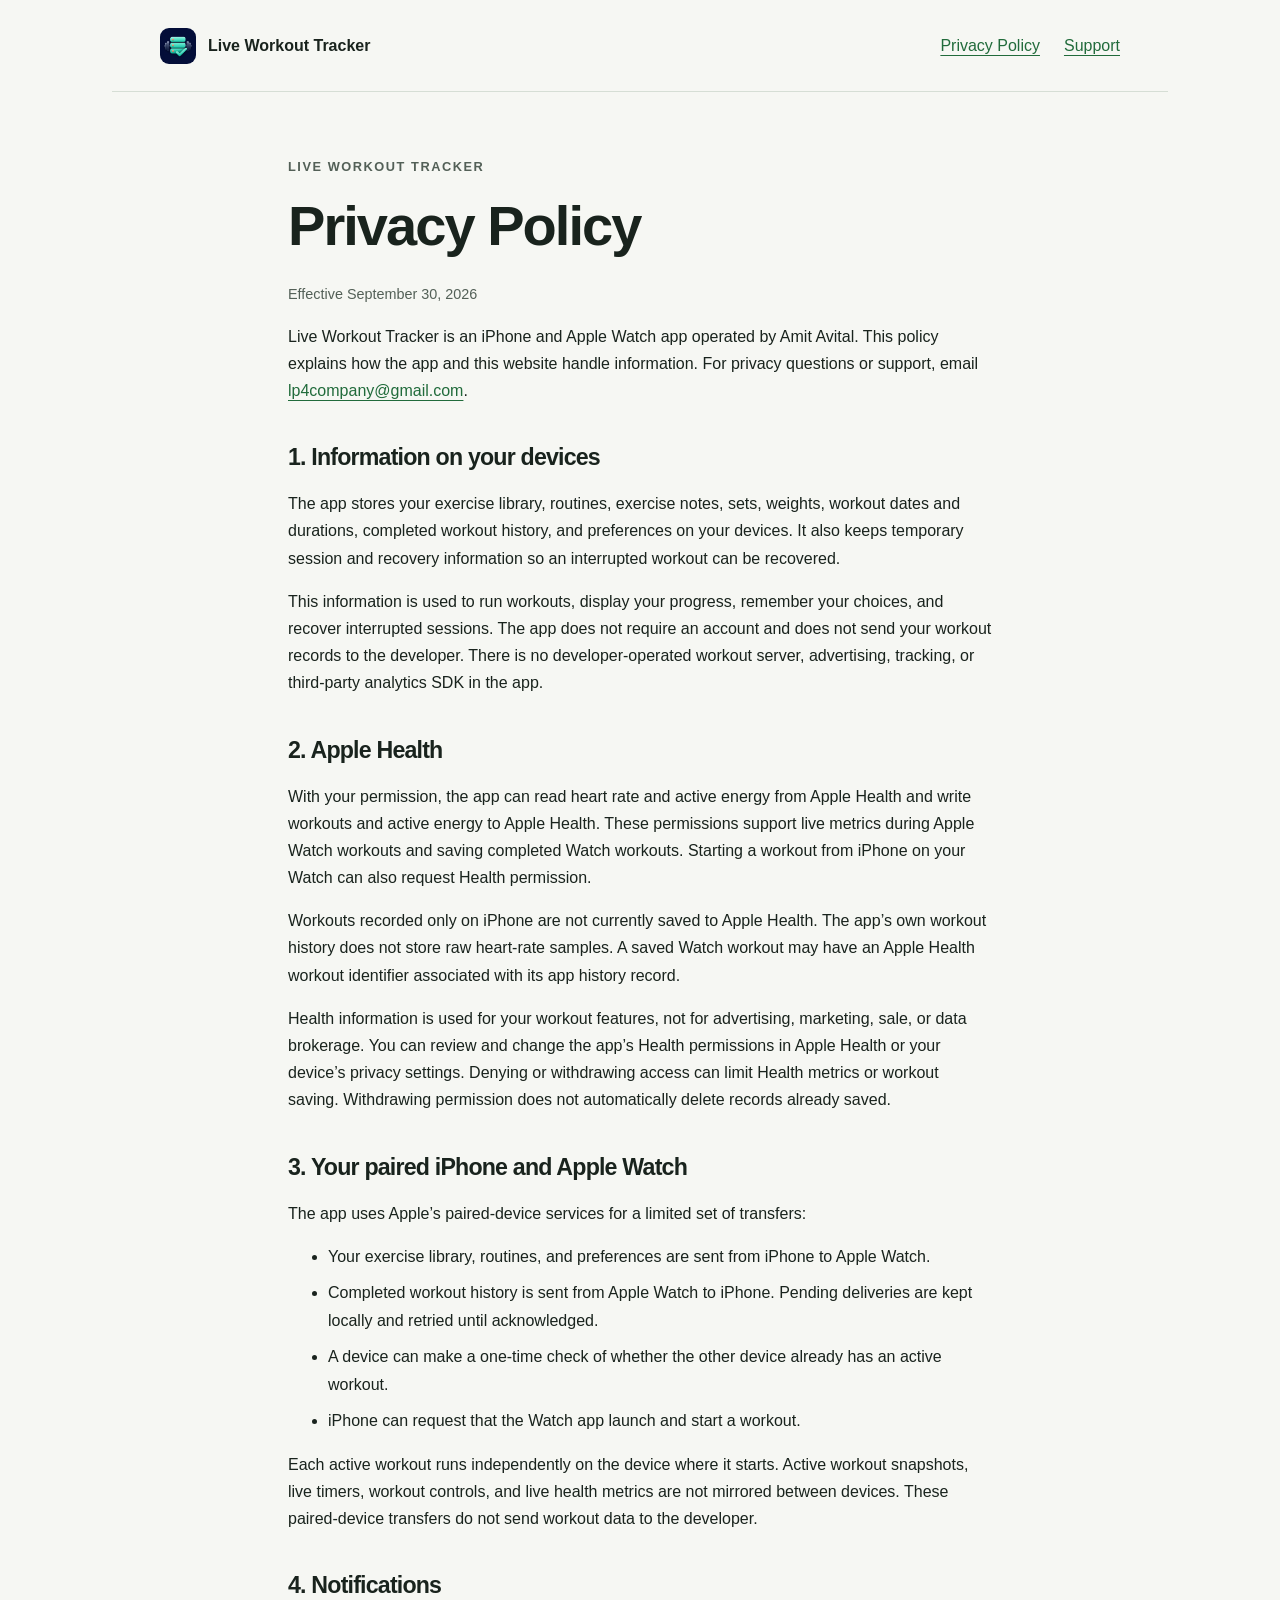
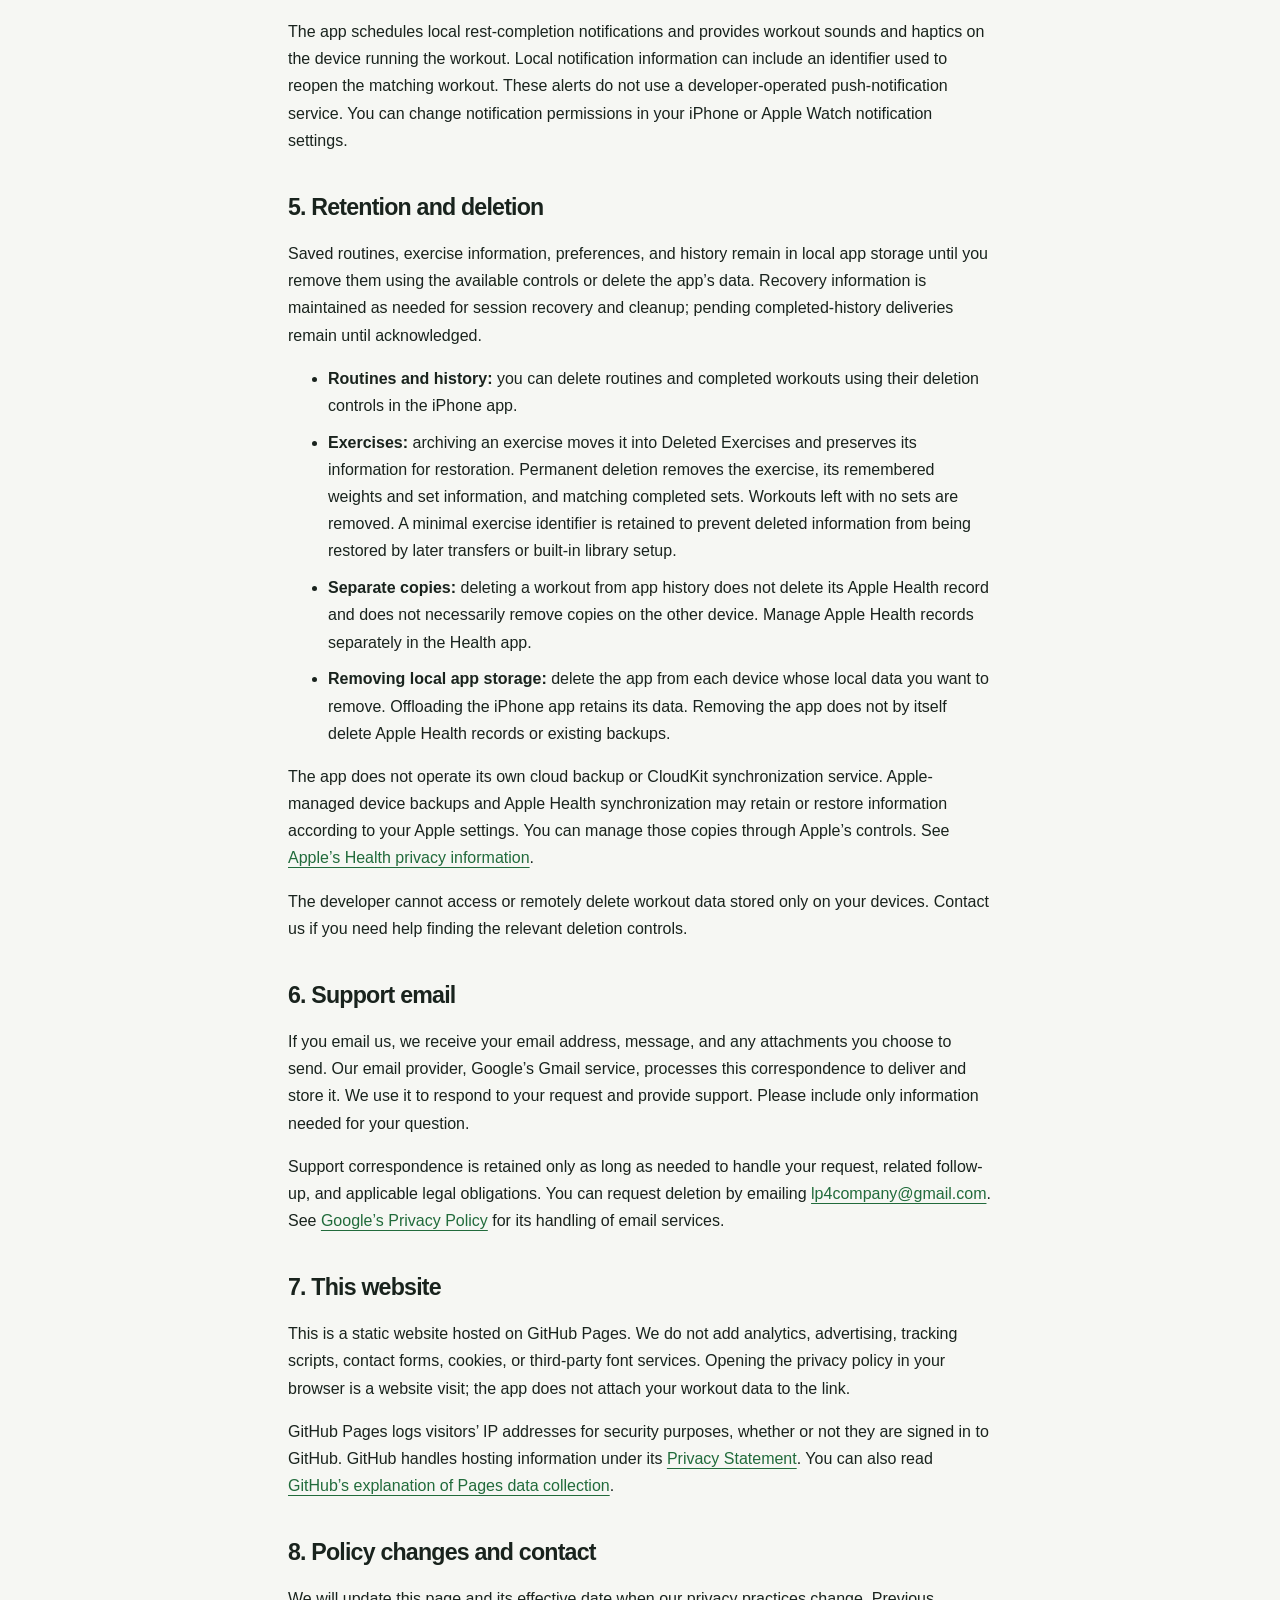
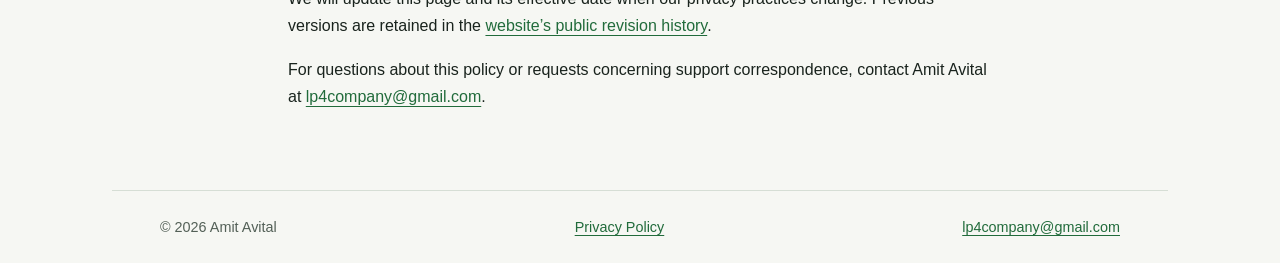
==== privacy/index.html @ f994e5ba "Publish Live Workout Tracker website and privacy policy" ====
<!doctype html>
<html lang="en">
<head>
  <meta charset="utf-8">
  <meta name="viewport" content="width=device-width, initial-scale=1">
  <meta name="description" content="How Live Workout Tracker handles workout data, Apple Health permissions, paired-device transfers, deletion, support email, and website visits.">
  <meta name="referrer" content="no-referrer">
  <title>Privacy Policy — Live Workout Tracker</title>
  <link rel="canonical" href="https://amit-avital.github.io/live-workout-tracker/privacy/">
  <link rel="icon" type="image/png" href="../assets/app-icon.png">
  <link rel="stylesheet" href="../assets/styles.css">
</head>
<body>
  <a class="skip-link" href="#main">Skip to content</a>
  <header class="site-header">
    <a class="brand" href="../"><img src="../assets/app-icon.png" alt="" width="36" height="36">Live Workout Tracker</a>
    <nav aria-label="Main navigation"><a href="../privacy/" aria-current="page">Privacy Policy</a><a href="mailto:lp4company@gmail.com">Support</a></nav>
  </header>
  <main id="main" tabindex="-1" class="policy">
    <article>
      <p class="eyebrow">Live Workout Tracker</p>
      <h1>Privacy Policy</h1>
      <p class="updated">Effective September 30, 2026</p>
      <p>Live Workout Tracker is an iPhone and Apple Watch app operated by Amit Avital. This policy explains how the app and this website handle information. For privacy questions or support, email <a href="mailto:lp4company@gmail.com">lp4company@gmail.com</a>.</p>
      <h2>1. Information on your devices</h2>
      <p>The app stores your exercise library, routines, exercise notes, sets, weights, workout dates and durations, completed workout history, and preferences on your devices. It also keeps temporary session and recovery information so an interrupted workout can be recovered.</p>
      <p>This information is used to run workouts, display your progress, remember your choices, and recover interrupted sessions. The app does not require an account and does not send your workout records to the developer. There is no developer-operated workout server, advertising, tracking, or third-party analytics SDK in the app.</p>
      <h2>2. Apple Health</h2>
      <p>With your permission, the app can read heart rate and active energy from Apple Health and write workouts and active energy to Apple Health. These permissions support live metrics during Apple Watch workouts and saving completed Watch workouts. Starting a workout from iPhone on your Watch can also request Health permission.</p>
      <p>Workouts recorded only on iPhone are not currently saved to Apple Health. The app’s own workout history does not store raw heart-rate samples. A saved Watch workout may have an Apple Health workout identifier associated with its app history record.</p>
      <p>Health information is used for your workout features, not for advertising, marketing, sale, or data brokerage. You can review and change the app’s Health permissions in Apple Health or your device’s privacy settings. Denying or withdrawing access can limit Health metrics or workout saving. Withdrawing permission does not automatically delete records already saved.</p>
      <h2>3. Your paired iPhone and Apple Watch</h2>
      <p>The app uses Apple’s paired-device services for a limited set of transfers:</p>
      <ul>
        <li>Your exercise library, routines, and preferences are sent from iPhone to Apple Watch.</li>
        <li>Completed workout history is sent from Apple Watch to iPhone. Pending deliveries are kept locally and retried until acknowledged.</li>
        <li>A device can make a one-time check of whether the other device already has an active workout.</li>
        <li>iPhone can request that the Watch app launch and start a workout.</li>
      </ul>
      <p>Each active workout runs independently on the device where it starts. Active workout snapshots, live timers, workout controls, and live health metrics are not mirrored between devices. These paired-device transfers do not send workout data to the developer.</p>
      <h2>4. Notifications</h2>
      <p>The app schedules local rest-completion notifications and provides workout sounds and haptics on the device running the workout. Local notification information can include an identifier used to reopen the matching workout. These alerts do not use a developer-operated push-notification service. You can change notification permissions in your iPhone or Apple Watch notification settings.</p>
      <h2>5. Retention and deletion</h2>
      <p>Saved routines, exercise information, preferences, and history remain in local app storage until you remove them using the available controls or delete the app’s data. Recovery information is maintained as needed for session recovery and cleanup; pending completed-history deliveries remain until acknowledged.</p>
      <ul>
        <li><strong>Routines and history:</strong> you can delete routines and completed workouts using their deletion controls in the iPhone app.</li>
        <li><strong>Exercises:</strong> archiving an exercise moves it into Deleted Exercises and preserves its information for restoration. Permanent deletion removes the exercise, its remembered weights and set information, and matching completed sets. Workouts left with no sets are removed. A minimal exercise identifier is retained to prevent deleted information from being restored by later transfers or built-in library setup.</li>
        <li><strong>Separate copies:</strong> deleting a workout from app history does not delete its Apple Health record and does not necessarily remove copies on the other device. Manage Apple Health records separately in the Health app.</li>
        <li><strong>Removing local app storage:</strong> delete the app from each device whose local data you want to remove. Offloading the iPhone app retains its data. Removing the app does not by itself delete Apple Health records or existing backups.</li>
      </ul>
      <p>The app does not operate its own cloud backup or CloudKit synchronization service. Apple-managed device backups and Apple Health synchronization may retain or restore information according to your Apple settings. You can manage those copies through Apple’s controls. See <a href="https://www.apple.com/legal/privacy/data/en/health-app/">Apple’s Health privacy information</a>.</p>
      <p>The developer cannot access or remotely delete workout data stored only on your devices. Contact us if you need help finding the relevant deletion controls.</p>
      <h2>6. Support email</h2>
      <p>If you email us, we receive your email address, message, and any attachments you choose to send. Our email provider, Google’s Gmail service, processes this correspondence to deliver and store it. We use it to respond to your request and provide support. Please include only information needed for your question.</p>
      <p>Support correspondence is retained only as long as needed to handle your request, related follow-up, and applicable legal obligations. You can request deletion by emailing <a href="mailto:lp4company@gmail.com">lp4company@gmail.com</a>. See <a href="https://policies.google.com/privacy">Google’s Privacy Policy</a> for its handling of email services.</p>
      <h2>7. This website</h2>
      <p>This is a static website hosted on GitHub Pages. We do not add analytics, advertising, tracking scripts, contact forms, cookies, or third-party font services. Opening the privacy policy in your browser is a website visit; the app does not attach your workout data to the link.</p>
      <p>GitHub Pages logs visitors’ IP addresses for security purposes, whether or not they are signed in to GitHub. GitHub handles hosting information under its <a href="https://docs.github.com/en/site-policy/privacy-policies/github-general-privacy-statement">Privacy Statement</a>. You can also read <a href="https://docs.github.com/en/pages/getting-started-with-github-pages/what-is-github-pages#data-collection">GitHub’s explanation of Pages data collection</a>.</p>
      <h2>8. Policy changes and contact</h2>
      <p>We will update this page and its effective date when our privacy practices change. Previous versions are retained in the <a href="https://github.com/Amit-Avital/live-workout-tracker/commits/main/privacy/index.html">website’s public revision history</a>.</p>
      <p>For questions about this policy or requests concerning support correspondence, contact Amit Avital at <a href="mailto:lp4company@gmail.com">lp4company@gmail.com</a>.</p>
    </article>
  </main>
  <footer class="site-footer"><span>© 2026 Amit Avital</span><a href="../privacy/">Privacy Policy</a><a href="mailto:lp4company@gmail.com">lp4company@gmail.com</a></footer>
</body>
</html>
---- assets/styles.css ----
/* Shared design tokens. Keep policy contrast and reading width accessible. */
:root {
  color-scheme: light dark;
  --background: #f6f7f3;
  --surface: #ffffff;
  --text: #19231d;
  --muted: #536057;
  --accent: #216b3b;
  --line: #d6ded5;
  --font: -apple-system, BlinkMacSystemFont, "Segoe UI", sans-serif;
  --reading-width: 44rem;
  --page-width: 66rem;
  --space: clamp(1.25rem, 4vw, 3rem);
}
* { box-sizing: border-box; }
html { font: 100%/1.7 var(--font); }
body { margin: 0; background: var(--background); color: var(--text); }
a { color: var(--accent); text-underline-offset: .22em; }
a:hover { text-decoration-thickness: .12em; }
a:focus-visible { outline: 3px solid var(--accent); outline-offset: 5px; border-radius: 2px; }
.skip-link { position: absolute; top: -6rem; left: 1rem; background: var(--surface); padding: .5rem 1rem; z-index: 2; }
.skip-link:focus { top: 1rem; }
.site-header, .site-footer { max-width: var(--page-width); margin: auto; padding: 1.5rem var(--space); display: flex; align-items: center; justify-content: space-between; gap: 1rem; flex-wrap: wrap; }
.site-header { border-bottom: 1px solid var(--line); }
.brand { display: inline-flex; align-items: center; gap: .75rem; font-size: 1rem; font-weight: 650; color: var(--text); text-decoration: none; }
.brand img { width: 36px; height: 36px; border-radius: 9px; }
nav { display: flex; gap: 1.5rem; flex-wrap: wrap; }
nav a { padding-block: .5rem; }
main { max-width: var(--page-width); margin: auto; padding: clamp(3rem, 9vw, 7rem) var(--space); }
h1, h2 { line-height: 1.15; letter-spacing: -.035em; font-weight: 650; text-wrap: balance; }
h1 { font-size: clamp(2.4rem, 7vw, 4.8rem); margin: 1rem 0 1.5rem; }
h2 { font-size: 1.45rem; margin-top: 2.5rem; }
p { margin: 1rem 0; }
.eyebrow { color: var(--muted); font-size: .8rem; font-weight: 650; letter-spacing: .12em; text-transform: uppercase; }
.intro { max-width: 40rem; }
.intro > p:not(.eyebrow) { font-size: 1.2rem; color: var(--muted); }
.actions { display: flex; flex-wrap: wrap; gap: 1.25rem; align-items: center; margin-top: 2rem; }
.button { display: inline-block; padding: .8rem 1.3rem; background: var(--accent); color: white; border-radius: .6rem; text-decoration: none; font-weight: 600; }
.privacy-note { margin-top: 4rem; padding-top: 1.5rem; border-top: 1px solid var(--line); max-width: var(--reading-width); }
.privacy-note h2 { margin-top: 0; }
.policy { max-width: calc(var(--reading-width) + 2 * var(--space)); padding-top: 3rem; padding-bottom: 4rem; }
.policy h1 { font-size: clamp(2.4rem, 6vw, 3.5rem); }
.policy .updated, .site-footer { color: var(--muted); font-size: .9rem; }
.policy li { margin-block: .6rem; }
.policy a, .site-footer a { overflow-wrap: anywhere; }
.site-footer { border-top: 1px solid var(--line); }
@media (prefers-color-scheme: dark) {
  :root { --background: #121813; --surface: #1b251d; --text: #edf3ed; --muted: #b2c0b4; --accent: #95e1a5; --line: #334537; }
  .button { color: #132818; }
}
@media (max-width: 30rem) {
  .site-header { align-items: flex-start; }
  nav { gap: 1rem; }
}
@media print {
  :root { --background: white; --text: black; --muted: #333; --accent: black; --line: #bbb; }
  html { font-size: 11pt; }
  nav, .skip-link { display: none; }
  main, .policy { max-width: none; padding: 1rem 0; }
  .site-header, .site-footer { padding: .5rem 0; }
  h2 { break-after: avoid; }
  p, li { orphans: 3; widows: 3; }
  a { text-decoration: underline; }
}
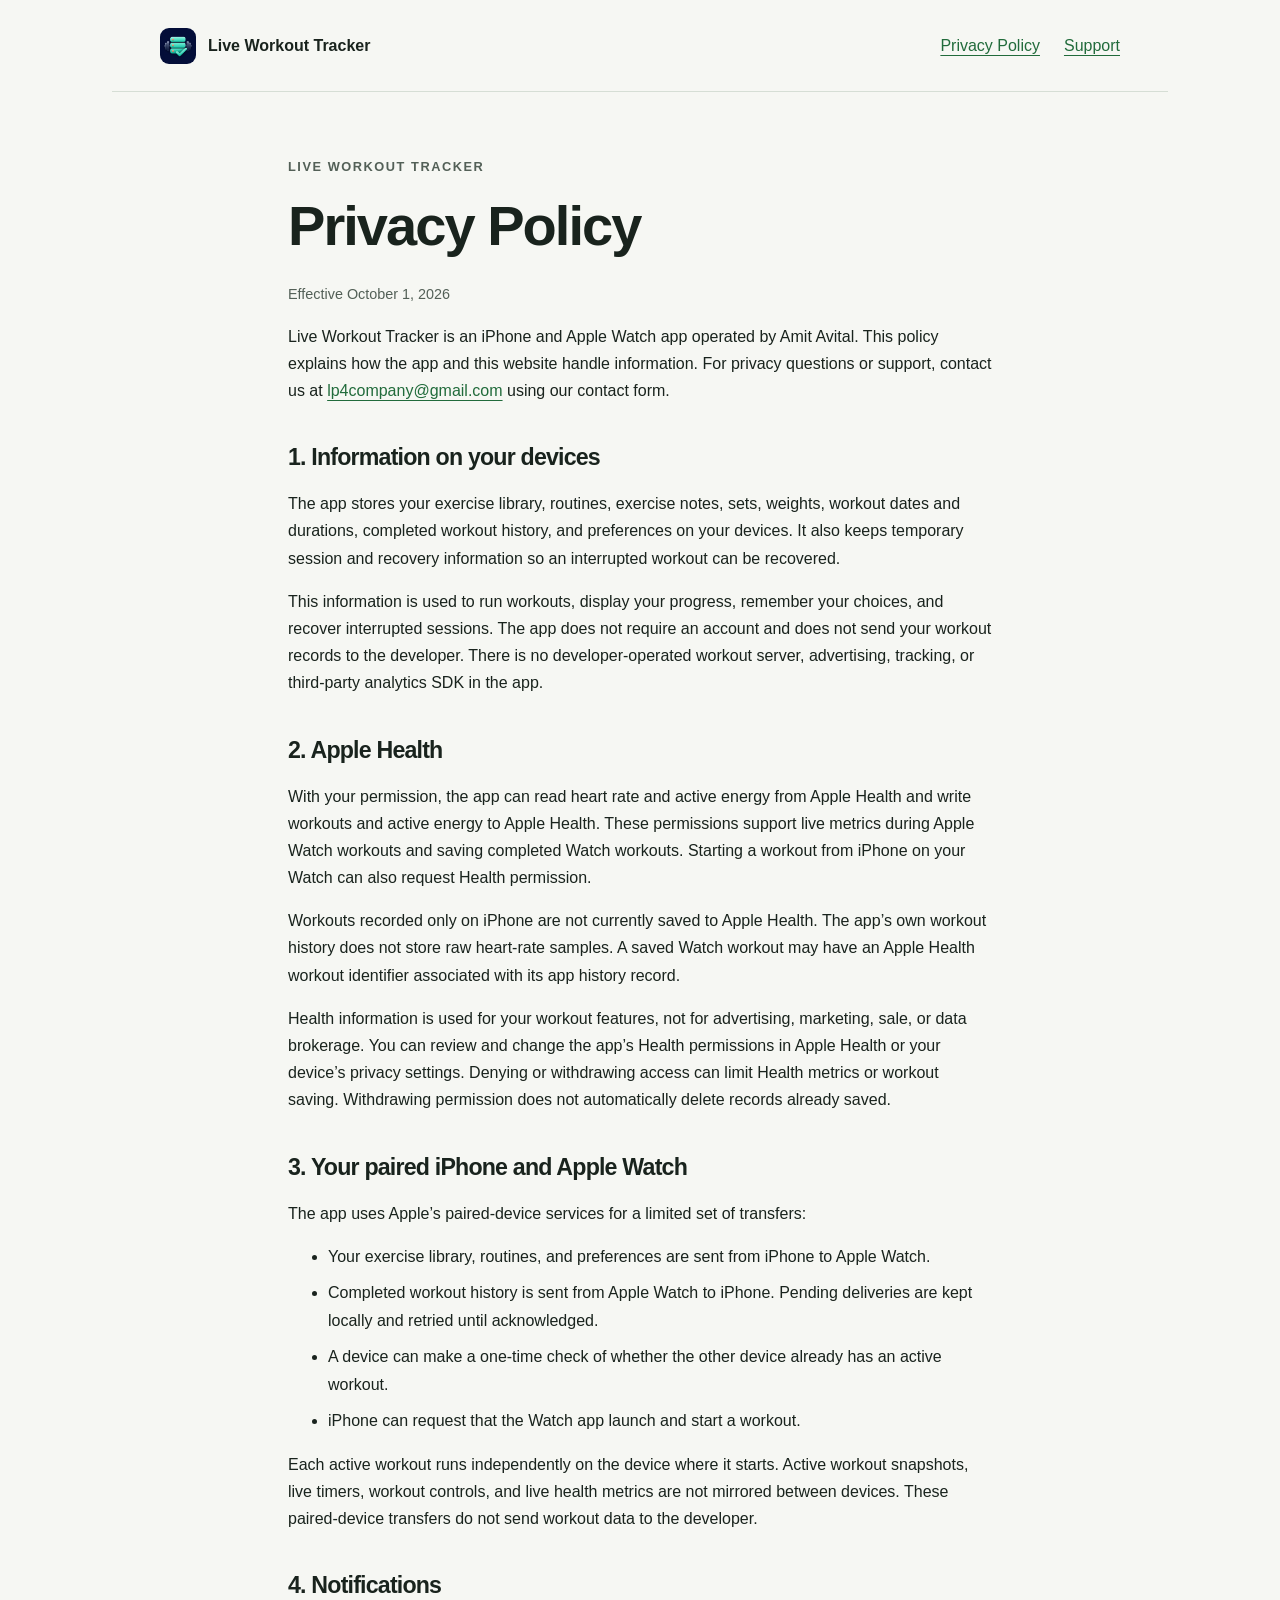
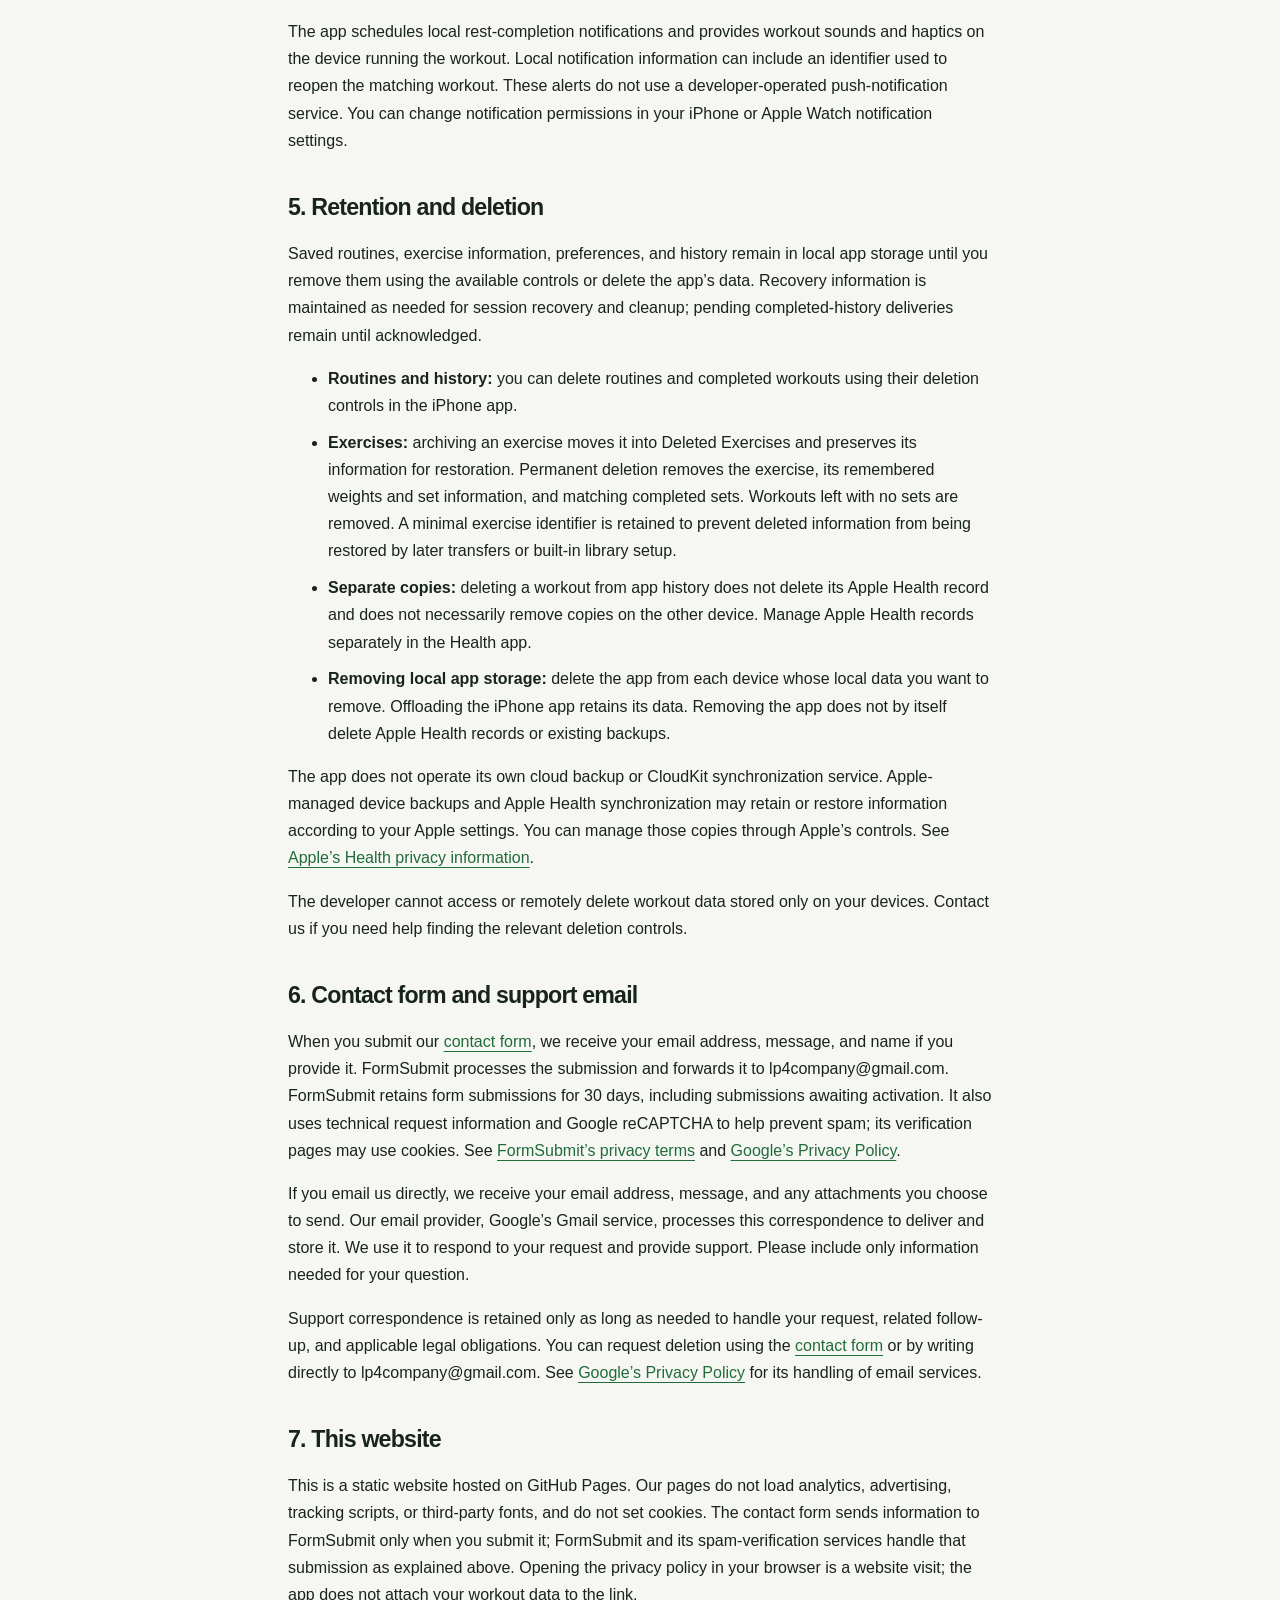
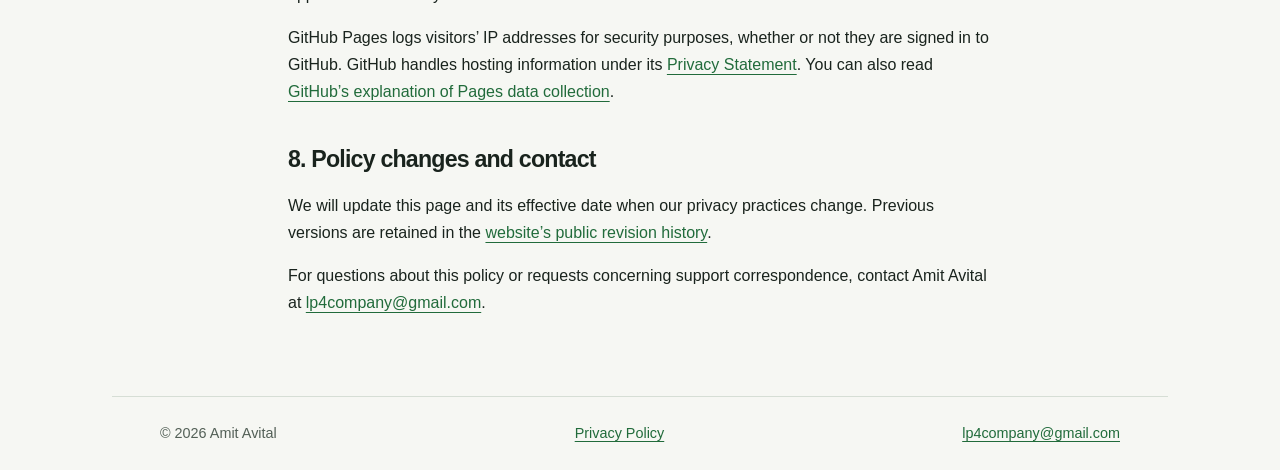
==== commit 42cbe378: "Add contact form and route support links to it" ====
--- a/privacy/index.html
+++ b/privacy/index.html
@@ -14,14 +14,14 @@
   <a class="skip-link" href="#main">Skip to content</a>
   <header class="site-header">
     <a class="brand" href="../"><img src="../assets/app-icon.png" alt="" width="36" height="36">Live Workout Tracker</a>
-    <nav aria-label="Main navigation"><a href="../privacy/" aria-current="page">Privacy Policy</a><a href="mailto:lp4company@gmail.com">Support</a></nav>
+    <nav aria-label="Main navigation"><a href="../privacy/" aria-current="page">Privacy Policy</a><a href="../contact/">Support</a></nav>
   </header>
   <main id="main" tabindex="-1" class="policy">
     <article>
       <p class="eyebrow">Live Workout Tracker</p>
       <h1>Privacy Policy</h1>
-      <p class="updated">Effective September 30, 2026</p>
-      <p>Live Workout Tracker is an iPhone and Apple Watch app operated by Amit Avital. This policy explains how the app and this website handle information. For privacy questions or support, email <a href="mailto:lp4company@gmail.com">lp4company@gmail.com</a>.</p>
+      <p class="updated">Effective October 1, 2026</p>
+      <p>Live Workout Tracker is an iPhone and Apple Watch app operated by Amit Avital. This policy explains how the app and this website handle information. For privacy questions or support, contact us at <a href="../contact/">lp4company@gmail.com</a> using our contact form.</p>
       <h2>1. Information on your devices</h2>
       <p>The app stores your exercise library, routines, exercise notes, sets, weights, workout dates and durations, completed workout history, and preferences on your devices. It also keeps temporary session and recovery information so an interrupted workout can be recovered.</p>
       <p>This information is used to run workouts, display your progress, remember your choices, and recover interrupted sessions. The app does not require an account and does not send your workout records to the developer. There is no developer-operated workout server, advertising, tracking, or third-party analytics SDK in the app.</p>
@@ -50,17 +50,18 @@
       </ul>
       <p>The app does not operate its own cloud backup or CloudKit synchronization service. Apple-managed device backups and Apple Health synchronization may retain or restore information according to your Apple settings. You can manage those copies through Apple’s controls. See <a href="https://www.apple.com/legal/privacy/data/en/health-app/">Apple’s Health privacy information</a>.</p>
       <p>The developer cannot access or remotely delete workout data stored only on your devices. Contact us if you need help finding the relevant deletion controls.</p>
-      <h2>6. Support email</h2>
-      <p>If you email us, we receive your email address, message, and any attachments you choose to send. Our email provider, Google’s Gmail service, processes this correspondence to deliver and store it. We use it to respond to your request and provide support. Please include only information needed for your question.</p>
-      <p>Support correspondence is retained only as long as needed to handle your request, related follow-up, and applicable legal obligations. You can request deletion by emailing <a href="mailto:lp4company@gmail.com">lp4company@gmail.com</a>. See <a href="https://policies.google.com/privacy">Google’s Privacy Policy</a> for its handling of email services.</p>
+      <h2>6. Contact form and support email</h2>
+      <p>When you submit our <a href="../contact/">contact form</a>, we receive your email address, message, and name if you provide it. FormSubmit processes the submission and forwards it to lp4company@gmail.com. FormSubmit retains form submissions for 30 days, including submissions awaiting activation. It also uses technical request information and Google reCAPTCHA to help prevent spam; its verification pages may use cookies. See <a href="https://formsubmit.co/privacy.pdf">FormSubmit’s privacy terms</a> and <a href="https://policies.google.com/privacy">Google’s Privacy Policy</a>.</p>
+      <p>If you email us directly, we receive your email address, message, and any attachments you choose to send. Our email provider, Google’s Gmail service, processes this correspondence to deliver and store it. We use it to respond to your request and provide support. Please include only information needed for your question.</p>
+      <p>Support correspondence is retained only as long as needed to handle your request, related follow-up, and applicable legal obligations. You can request deletion using the <a href="../contact/">contact form</a> or by writing directly to lp4company@gmail.com. See <a href="https://policies.google.com/privacy">Google’s Privacy Policy</a> for its handling of email services.</p>
       <h2>7. This website</h2>
-      <p>This is a static website hosted on GitHub Pages. We do not add analytics, advertising, tracking scripts, contact forms, cookies, or third-party font services. Opening the privacy policy in your browser is a website visit; the app does not attach your workout data to the link.</p>
+      <p>This is a static website hosted on GitHub Pages. Our pages do not load analytics, advertising, tracking scripts, or third-party fonts, and do not set cookies. The contact form sends information to FormSubmit only when you submit it; FormSubmit and its spam-verification services handle that submission as explained above. Opening the privacy policy in your browser is a website visit; the app does not attach your workout data to the link.</p>
       <p>GitHub Pages logs visitors’ IP addresses for security purposes, whether or not they are signed in to GitHub. GitHub handles hosting information under its <a href="https://docs.github.com/en/site-policy/privacy-policies/github-general-privacy-statement">Privacy Statement</a>. You can also read <a href="https://docs.github.com/en/pages/getting-started-with-github-pages/what-is-github-pages#data-collection">GitHub’s explanation of Pages data collection</a>.</p>
       <h2>8. Policy changes and contact</h2>
       <p>We will update this page and its effective date when our privacy practices change. Previous versions are retained in the <a href="https://github.com/Amit-Avital/live-workout-tracker/commits/main/privacy/index.html">website’s public revision history</a>.</p>
-      <p>For questions about this policy or requests concerning support correspondence, contact Amit Avital at <a href="mailto:lp4company@gmail.com">lp4company@gmail.com</a>.</p>
+      <p>For questions about this policy or requests concerning support correspondence, contact Amit Avital at <a href="../contact/">lp4company@gmail.com</a>.</p>
     </article>
   </main>
-  <footer class="site-footer"><span>© 2026 Amit Avital</span><a href="../privacy/">Privacy Policy</a><a href="mailto:lp4company@gmail.com">lp4company@gmail.com</a></footer>
+  <footer class="site-footer"><span>© 2026 Amit Avital</span><a href="../privacy/">Privacy Policy</a><a href="../contact/">lp4company@gmail.com</a></footer>
 </body>
 </html>
--- a/assets/styles.css
+++ b/assets/styles.css
@@ -17,7 +17,7 @@
 body { margin: 0; background: var(--background); color: var(--text); }
 a { color: var(--accent); text-underline-offset: .22em; }
 a:hover { text-decoration-thickness: .12em; }
-a:focus-visible { outline: 3px solid var(--accent); outline-offset: 5px; border-radius: 2px; }
+a:focus-visible, button:focus-visible, input:focus-visible, textarea:focus-visible { outline: 3px solid var(--accent); outline-offset: 5px; border-radius: 2px; }
 .skip-link { position: absolute; top: -6rem; left: 1rem; background: var(--surface); padding: .5rem 1rem; z-index: 2; }
 .skip-link:focus { top: 1rem; }
 .site-header, .site-footer { max-width: var(--page-width); margin: auto; padding: 1.5rem var(--space); display: flex; align-items: center; justify-content: space-between; gap: 1rem; flex-wrap: wrap; }
@@ -35,7 +35,7 @@
 .intro { max-width: 40rem; }
 .intro > p:not(.eyebrow) { font-size: 1.2rem; color: var(--muted); }
 .actions { display: flex; flex-wrap: wrap; gap: 1.25rem; align-items: center; margin-top: 2rem; }
-.button { display: inline-block; padding: .8rem 1.3rem; background: var(--accent); color: white; border-radius: .6rem; text-decoration: none; font-weight: 600; }
+.button { border: 0; font: inherit; cursor: pointer; display: inline-block; padding: .8rem 1.3rem; background: var(--accent); color: white; border-radius: .6rem; text-decoration: none; font-weight: 600; }
 .privacy-note { margin-top: 4rem; padding-top: 1.5rem; border-top: 1px solid var(--line); max-width: var(--reading-width); }
 .privacy-note h2 { margin-top: 0; }
 .policy { max-width: calc(var(--reading-width) + 2 * var(--space)); padding-top: 3rem; padding-bottom: 4rem; }
@@ -62,3 +62,17 @@
   p, li { orphans: 3; widows: 3; }
   a { text-decoration: underline; }
 }
+
+/* Contact forms share the policy's readable content width. */
+.contact { max-width: calc(var(--reading-width) + 2 * var(--space)); padding-top: 3rem; padding-bottom: 4rem; }
+.contact h1 { font-size: clamp(2.4rem, 6vw, 3.5rem); }
+.contact-intro { color: var(--muted); }
+.contact form { margin-top: 2rem; }
+.form-field { margin-bottom: 1.5rem; }
+.form-field label { display: block; font-weight: 600; margin-bottom: .4rem; }
+.optional, .required { color: var(--muted); font-weight: 400; font-size: .9em; }
+input, textarea { display: block; width: 100%; min-width: 0; padding: .75rem; border: 1px solid var(--muted); border-radius: .5rem; font: inherit; color: var(--text); background: var(--surface); }
+textarea { resize: vertical; min-height: 10rem; }
+.field-hint { color: var(--muted); font-size: .9rem; margin: .5rem 0 0; }
+.contact button { margin-top: 1.5rem; min-height: 48px; }
+.form-honeypot { display: none; }
